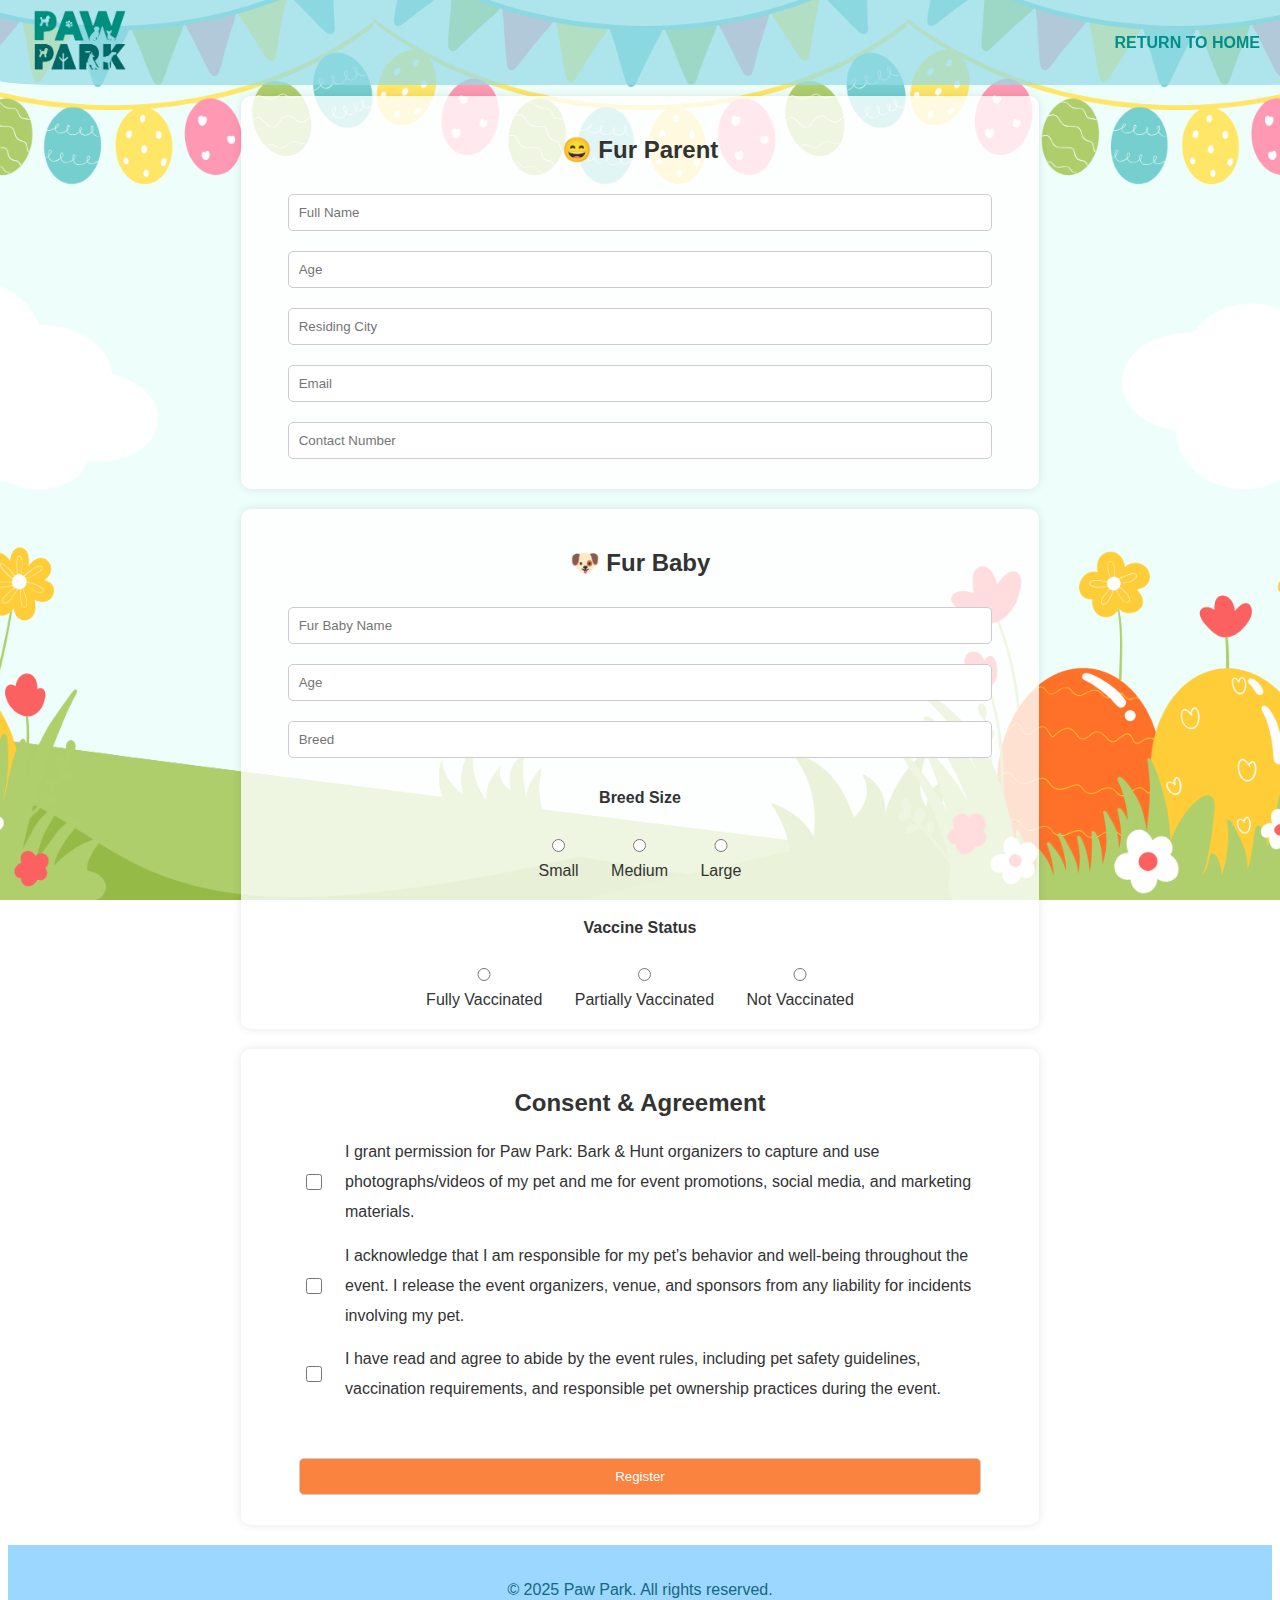
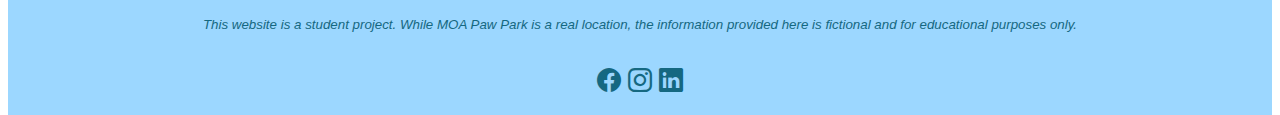
==== forms.html @ 76775290 "Fixed registration form" ====
<!DOCTYPE html>
<html lang="en">
<head>
    <meta charset="UTF-8">
    <meta name="viewport" content="width=device-width, initial-scale=1.0">
    <title>Paw Park | Registration</title>
    <link rel="icon" type="image/png" href="Visuals/Logo.png">
    <link rel="stylesheet" href="https://cdn.jsdelivr.net/npm/bootstrap-icons/font/bootstrap-icons.css">

    <style>
        html {
    scroll-behavior: smooth;
}

html, body {
    height: 100%;
}
/* HEADER */
header {
    display: flex;
    justify-content: space-between;
    align-items: center;
    padding: 10px 20px;
    background-color: #95dbe7b9;
    color: rgb(0, 0, 0);
    position: fixed; /* Makes navbar stick */
    width: 100%;
    top: 0;
    left: 0;
    z-index: 1000; /* Ensures it stays above other content */
    transition: background-color 0.3s ease-in-out; /* Smooth transition for color */
    border-bottom-left-radius: 5%;
        border-bottom-right-radius: 5%;
}

.logo-container img {
    width: 100px; /* Adjust size as needed */
    margin-left: 10px;
}

nav ul {
    list-style: none;
    display: flex;
    gap: 20px;
    margin-right: 40px;
}

nav a {
    color: rgb(0, 143, 136);
    text-decoration: none;
    font-weight: bold;
    position: relative;
    padding: 5px 0;
    transition: color 0.3s ease-in-out;
}

/* Hover Effect - Underline */
nav a::after {
    content: "";
    position: absolute;
    left: 0;
    bottom: -3px;
    width: 100%;
    height: 2px;
    background-color: rgb(0, 97, 92);
    transform: scaleX(0);
    transition: transform 0.3s ease-in-out;
}

nav a:hover {
    color: rgb(0, 97, 92);
}

nav a:hover::after {
    transform: scaleX(1);
}

/* Hide checkbox */
.nav-checkbox {
    display: none;
}

/* Burger Menu Icon */
.nav-burger {
    display: none;
    font-size: 30px;
    cursor: pointer;
}

/* Mobile View */
@media (max-width: 768px) {
    .nav-burger {
        display: block;
        font-size: 30px;
        cursor: pointer;
        user-select: none; /* Prevents text selection */
    }

    /* Hide default navigation */
    nav {
        position: absolute;
        top: 73px;
        left: 0;
        width: 100%;
        background: rgba(255, 255, 255, 0.76);
        text-align: right;
        height: 0;
        overflow: hidden;
        transition: height 0.4s ease-in-out;
        display: flex;
        flex-direction: column;
        align-items: right;
        padding-right: 3%;
        justify-content: center;
        border-bottom-left-radius: 5%;
        border-bottom-right-radius: 5%;
    }

    /* Center menu items */
    .nav-menu {
        display: flex;
        flex-direction: column;
        padding: 20px 0;
        margin: 0;
        opacity: 0;
        transition: opacity 0.3s ease-in-out;
    }

    .nav-menu a {
        display: block;
        padding: 15px 0;
        font-size: 1rem;
        color: black;
        width: 100%;
    }

    /* Toggle Menu - Fix Height */
    .nav-checkbox:checked + .nav-burger + nav {
        height: 150px; /* Increased height */
        border-bottom-left-radius: 5%;
        border-bottom-right-radius: 5%;
    }

    .nav-checkbox:checked + .nav-burger + nav .nav-menu {
        opacity: 1;
    }
}
        /* Global Styles */
body {
    font-family: Arial, sans-serif;
    background-image: url("Visuals/Easter-Background.png");
    background-size: cover;
    background-position: center;
    background-repeat: no-repeat;
    background-attachment: fixed; /* Keeps it static while scrolling */
    background-color: #f4f4f400;
    color: #333;
    text-align: center;
    display: flex;
    flex-direction: column;
}
        .form-container {
            margin-top: 7%;
            display: flex;
            flex-direction: column;
            align-items: center;
            gap: 20px;
        }
        .form-box {
            background: #ffffffc9;
            padding: 20px;
            border-radius: 10px;
            box-shadow: 0 0 10px rgba(0, 0, 0, 0.1);
            width: 60%;
            
            
        }
        input, button, select {
            width: 90%;
            padding: 10px;
            margin: 10px 0;
            border: 1px solid #ccc;
            border-radius: 5px;
        }
        button {
            background-color: #fa833f;
            color: white;
            cursor: pointer;
        }
        button:hover {
            background-color: #df7131;
        }

        .back-button {
            width: 62%; /* Adjust the width as needed */
            padding: 10px;
            font-size: 16px;
            border-radius: 5px;
            background-color: #ff9e65;
            color: white;
            border: none;
            cursor: pointer;
        }

        .ticket {
            display: none;
            margin-top: 20px;
            background: #fff;
            padding: 20px;
            border-radius: 10px;
            box-shadow: 0 0 10px rgba(0, 0, 0, 0.2);
            width: 60%;
            margin-left: auto;
            margin-right: auto;
        }
        .radio-group {
            display: flex;
            justify-content: center;
            gap: 15px;
        }
        .radio-group label {
            margin-right: 0;
        }
        .checkbox-group {
    display: flex;
    flex-direction: column;
    align-items: flex-start; /* Aligns checkboxes and text to the left */
    width: 90%; /* Ensures it takes full width */
    padding-left: 0;
    margin-left: 5%;
    line-height: 30px;
    

}

.checkbox-group label {
    display: flex;
    align-items: center;
    justify-content: flex-start; /* Forces left alignment */
    gap: 10px;
    width: auto; /* Ensures text does not get squeezed */
    text-align: left;
    margin-bottom: 2%;
    margin-left: 1%;
}

.checkbox-group input[type="checkbox"] {
    margin: 0;
    flex-shrink: 0; /* Prevents checkbox from resizing */
    width: 16px; /* Standard checkbox size */
    height: 16px;
    margin-right: 2%;
}






        .new-submission {
            margin-top: 10px;
            background-color: #ff4d4d;
        }
        .new-submission:hover {
            background-color: #cc0000;
        }
/* FOOTER */
footer {
    background-color: #7dcbffc2;
    color: rgb(21, 104, 129);
    padding: 20px;
    margin-top: 20px;
    text-align: center;
}

.social-icons a {
    color: rgb(21, 104, 129);
    font-size: 24px;
    text-decoration: none;
    transition: color 0.3s ease-in-out;
}

.social-icons a:hover {
    color: rgb(1, 61, 58);
}
    </style>
</head>
<body>
    <!-- HEADER - NAVIGATION BAR -->
    <header>
        <div class="logo-container">
            <a href="index.html" onclick="resetPage()">
                <img src="Visuals/Logo.png" alt="Paw Park Logo">
            </a>
        </div>

        <!-- Hamburger Menu Toggle -->
        <input type="checkbox" id="nav-toggle" class="nav-checkbox">
        <label for="nav-toggle" class="nav-burger">&#9776;</label>

        <nav aria-label="Main Navigation">
            <ul>
                <li><a href="index.html">RETURN TO HOME</a></li>
            </ul>
        </nav>
    </header>

    <form id="registrationForm">
        <div class="form-container">
            <div class="form-box">
                <h2>😄 Fur Parent</h2>
                <input type="text" id="parentName" placeholder="Full Name" required>
                <input type="number" id="parentAge" placeholder="Age" required>
                <input type="text" id="city" placeholder="Residing City" required>
                <input type="email" id="email" placeholder="Email" required>
                <input type="tel" id="contactNumber" placeholder="Contact Number" required>
            </div>
            <div class="form-box">
                <h2>🐶 Fur Baby</h2>
                <input type="text" id="dogName" placeholder="Fur Baby Name" required>
                <input type="number" id="dogAge" placeholder="Age" required>
                <input type="text" id="breed" placeholder="Breed" required>
                
                <h4>Breed Size</h4>
                <div class="radio-group">
                    <label><input type="radio" name="breedSize" value="Small" required> Small</label>
                    <label><input type="radio" name="breedSize" value="Medium"> Medium</label>
                    <label><input type="radio" name="breedSize" value="Large"> Large</label>
                </div><br>
                
                <h4>Vaccine Status</h4>
                <div class="radio-group">
                    <label><input type="radio" name="vaccine" value="Fully Vaccinated" required> Fully Vaccinated</label>
                    <label><input type="radio" name="vaccine" value="Partially Vaccinated"> Partially Vaccinated</label>
                    <label><input type="radio" name="vaccine" value="Not Vaccinated"> Not Vaccinated</label>
                </div>
            </div>
            <div class="form-box">
                <h2>Consent & Agreement</h2>
                <div class="checkbox-group">
                    <label><input type="checkbox" id="consent1" required> I grant permission for Paw Park: Bark & Hunt organizers to capture and use photographs/videos of my pet and me for event promotions, social media, and marketing materials.</label>
                    <label><input type="checkbox" id="consent2" required> I acknowledge that I am responsible for my pet’s behavior and well-being throughout the event. I release the event organizers, venue, and sponsors from any liability for incidents involving my pet.</label>
                    <label><input type="checkbox" id="consent3" required> I have read and agree to abide by the event rules, including pet safety guidelines, vaccination requirements, and responsible pet ownership practices during the event.</label><br>
                </div>
                <button type="submit">Register</button>
            </div>
        </div>
    </form>
    
    <div class="ticket" id="eventTicket">
        <h2>🎟️ Event Ticket</h2>
        <img src="Visuals/Ticket.png" alt="Event Ticket" width="1000">
        <p><strong>Fur Parent:</strong> <span id="ticketParent"></span></p>
        <p><strong>Fur Baby:</strong> <span id="ticketDog"></span></p>
        <p><strong>Email:</strong> <span id="ticketEmail"></span></p><br>
        <p>📅 <strong>Sunday, April 20, 2025</strong></p>
        <p>📍 <strong>SM Mall of Asia, Level 4 – MOA Sky</strong></p>
        <p>🐾 See you there! 🐶</p>
        <button class="new-submission" onclick="resetForm()">New Submission</button>
    </div>
    
    <script>
        document.getElementById('registrationForm').addEventListener('submit', function(event) {
            event.preventDefault();
            
            let parentName = document.getElementById('parentName').value;
            let email = document.getElementById('email').value; 
            let dogName = document.getElementById('dogName').value;
            
            document.getElementById('ticketParent').textContent = parentName;
            document.getElementById('ticketEmail').textContent = email;
            document.getElementById('ticketDog').textContent = dogName;
            
            document.getElementById('eventTicket').style.display = 'block';
        });

        function resetForm() {
            document.getElementById('registrationForm').reset();
            document.getElementById('eventTicket').style.display = 'none';
        }
    </script>

<footer class="text-center bg-light py-4">
    <p>&copy; 2025 Paw Park. All rights reserved.</p>

    <p>
        <small>
            <i>This website is a student project. While MOA Paw Park is a real location, the information provided here is fictional and for educational purposes only.</i>
        </small>
    </p>

    <br>
    <div class="social-icons">
        <a href="https://www.facebook.com/tyrece.tan/" target="_blank" class="me-3">
            <i class="bi bi-facebook"></i>
        </a>
        <a href="https://www.instagram.com/whaynetyrece/" target="_blank" class="me-3">
            <i class="bi bi-instagram"></i>
        </a>
        <a href="https://www.linkedin.com/in/whayne-tyrece-tan-3253a9266/" target="_blank">
            <i class="bi bi-linkedin"></i>
        </a>
    </div>
</footer>
</body>
</html>
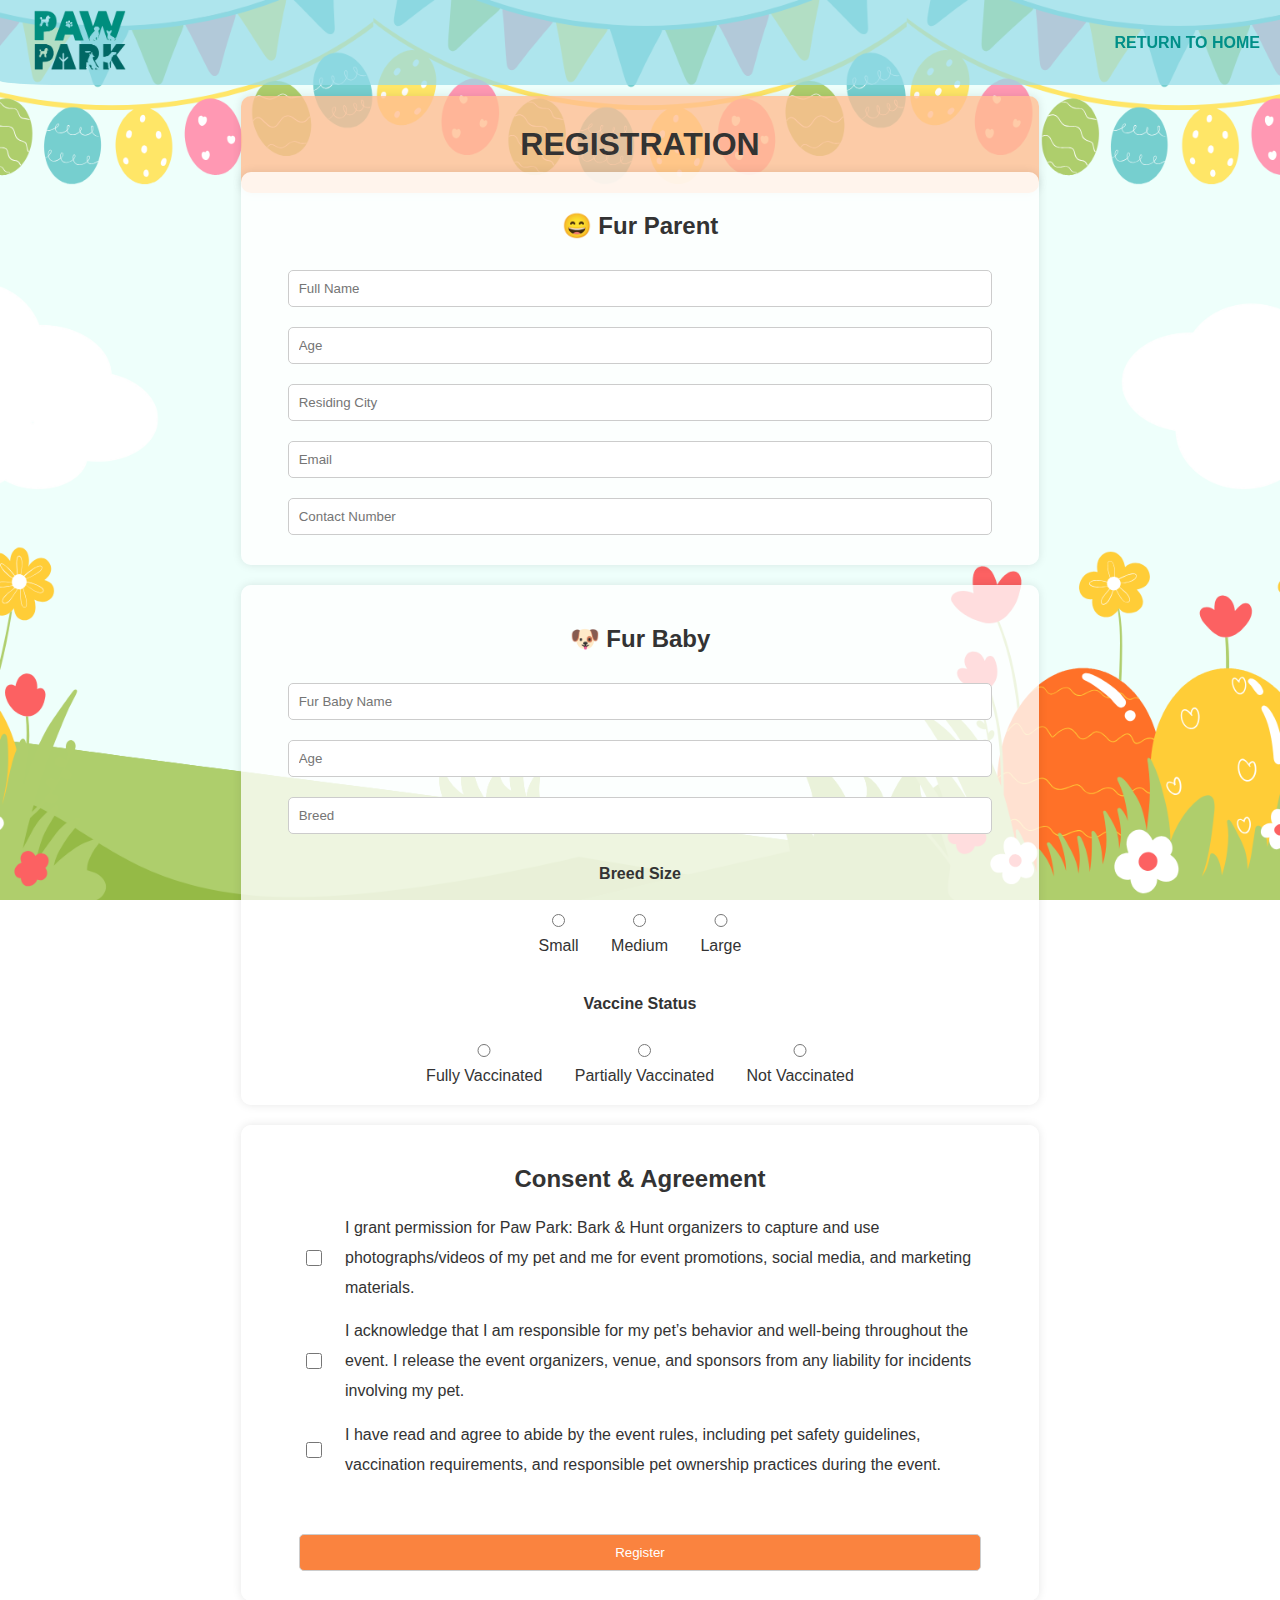
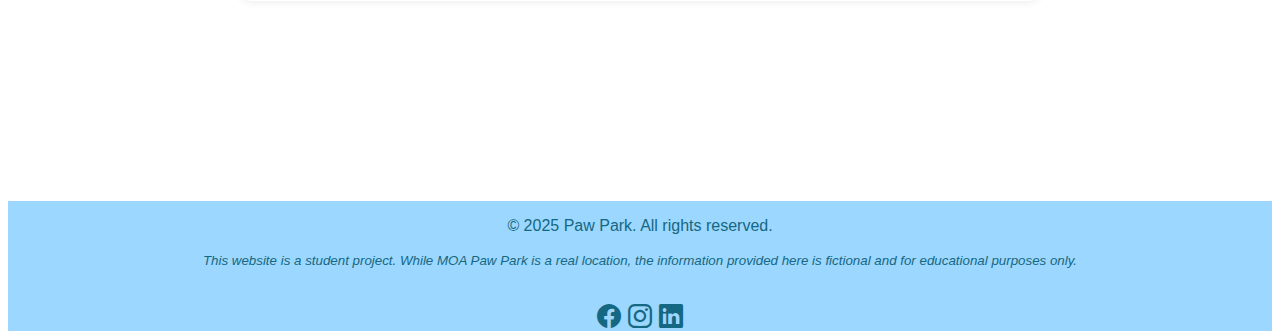
==== commit 75293612: "Done" ====
--- a/forms.html
+++ b/forms.html
@@ -9,158 +9,127 @@
 
     <style>
         html {
-    scroll-behavior: smooth;
-}
-
-html, body {
-    height: 100%;
-}
-/* HEADER */
-header {
-    display: flex;
-    justify-content: space-between;
-    align-items: center;
-    padding: 10px 20px;
-    background-color: #95dbe7b9;
-    color: rgb(0, 0, 0);
-    position: fixed; /* Makes navbar stick */
-    width: 100%;
-    top: 0;
-    left: 0;
-    z-index: 1000; /* Ensures it stays above other content */
-    transition: background-color 0.3s ease-in-out; /* Smooth transition for color */
-    border-bottom-left-radius: 5%;
-        border-bottom-right-radius: 5%;
-}
-
-.logo-container img {
-    width: 100px; /* Adjust size as needed */
-    margin-left: 10px;
-}
-
-nav ul {
-    list-style: none;
-    display: flex;
-    gap: 20px;
-    margin-right: 40px;
-}
-
-nav a {
-    color: rgb(0, 143, 136);
-    text-decoration: none;
-    font-weight: bold;
-    position: relative;
-    padding: 5px 0;
-    transition: color 0.3s ease-in-out;
-}
-
-/* Hover Effect - Underline */
-nav a::after {
-    content: "";
-    position: absolute;
-    left: 0;
-    bottom: -3px;
-    width: 100%;
-    height: 2px;
-    background-color: rgb(0, 97, 92);
-    transform: scaleX(0);
-    transition: transform 0.3s ease-in-out;
-}
-
-nav a:hover {
-    color: rgb(0, 97, 92);
-}
-
-nav a:hover::after {
-    transform: scaleX(1);
-}
-
-/* Hide checkbox */
-.nav-checkbox {
-    display: none;
-}
-
-/* Burger Menu Icon */
-.nav-burger {
-    display: none;
-    font-size: 30px;
-    cursor: pointer;
-}
-
-/* Mobile View */
-@media (max-width: 768px) {
-    .nav-burger {
-        display: block;
-        font-size: 30px;
-        cursor: pointer;
-        user-select: none; /* Prevents text selection */
-    }
-
-    /* Hide default navigation */
-    nav {
-        position: absolute;
-        top: 73px;
-        left: 0;
-        width: 100%;
-        background: rgba(255, 255, 255, 0.76);
-        text-align: right;
-        height: 0;
-        overflow: hidden;
-        transition: height 0.4s ease-in-out;
-        display: flex;
-        flex-direction: column;
-        align-items: right;
-        padding-right: 3%;
-        justify-content: center;
-        border-bottom-left-radius: 5%;
-        border-bottom-right-radius: 5%;
-    }
-
-    /* Center menu items */
-    .nav-menu {
-        display: flex;
-        flex-direction: column;
-        padding: 20px 0;
-        margin: 0;
-        opacity: 0;
-        transition: opacity 0.3s ease-in-out;
-    }
-
-    .nav-menu a {
-        display: block;
-        padding: 15px 0;
-        font-size: 1rem;
-        color: black;
-        width: 100%;
-    }
-
-    /* Toggle Menu - Fix Height */
-    .nav-checkbox:checked + .nav-burger + nav {
-        height: 150px; /* Increased height */
-        border-bottom-left-radius: 5%;
-        border-bottom-right-radius: 5%;
-    }
-
-    .nav-checkbox:checked + .nav-burger + nav .nav-menu {
-        opacity: 1;
-    }
-}
+            scroll-behavior: smooth;
+        }
+
+        html, body {
+            height: 100%;
+        }
+
+        /* Registration Title */
+        .registration-title {
+            margin-top: 7%; 
+            margin-bottom: 3%; 
+            text-align: center;
+            display: flex;
+            flex-direction: column;
+            align-items: center;
+            gap: 20px;
+            padding-bottom: 0;
+        }
+
+        .registration-title .form-box {
+            background: #ffbd91c9;
+            padding: 20px;
+            border-radius: 10px;
+            box-shadow: 0 0 10px rgba(0, 0, 0, 0.1);
+            width: 60%;
+            margin-bottom: -10%;
+        }
+
+        .registration-title .form-box h1 {
+            margin: 0; 
+            padding: 10px 0;
+        }
+
+        /* Header */
+        header {
+            display: flex;
+            justify-content: space-between;
+            align-items: center;
+            padding: 10px 20px;
+            background-color: #95dbe7b9;
+            color: rgb(0, 0, 0);
+            position: fixed; 
+            width: 100%;
+            top: 0;
+            left: 0;
+            z-index: 1000; 
+            transition: background-color 0.3s ease-in-out;
+            border-bottom-left-radius: 5%;
+                border-bottom-right-radius: 5%;
+        }
+
+        .logo-container img {
+            width: 100px; 
+            margin-left: 10px;
+        }
+
+        nav ul {
+            list-style: none;
+            display: flex;
+            gap: 20px;
+            margin-right: 40px;
+        }
+
+        nav a {
+            color: rgb(0, 143, 136);
+            text-decoration: none;
+            font-weight: bold;
+            position: relative;
+            padding: 5px 0;
+            transition: color 0.3s ease-in-out;
+        }
+
+        nav a::after {
+            content: "";
+            position: absolute;
+            left: 0;
+            bottom: -3px;
+            width: 100%;
+            height: 2px;
+            background-color: rgb(0, 97, 92);
+            transform: scaleX(0);
+            transition: transform 0.3s ease-in-out;
+        }
+
+        nav a:hover {
+            color: rgb(0, 97, 92);
+        }
+
+        nav a:hover::after {
+            transform: scaleX(1);
+        }
+
+        .nav-checkbox {
+            display: none;
+        }
+
+        .nav-burger {
+            display: none;
+            font-size: 30px;
+            cursor: pointer;
+        }
+
+
         /* Global Styles */
-body {
-    font-family: Arial, sans-serif;
-    background-image: url("Visuals/Easter-Background.png");
-    background-size: cover;
-    background-position: center;
-    background-repeat: no-repeat;
-    background-attachment: fixed; /* Keeps it static while scrolling */
-    background-color: #f4f4f400;
-    color: #333;
-    text-align: center;
-    display: flex;
-    flex-direction: column;
-}
+        body {
+            font-family: Arial, sans-serif;
+            background-image: url("Visuals/Easter-Background.png");
+            background-size: cover;
+            background-position: center;
+            background-repeat: no-repeat;
+            background-attachment: fixed; 
+            background-color: #f4f4f400;
+            color: #333;
+            text-align: center;
+            display: flex;
+            flex-direction: column;
+        }   
+
         .form-container {
-            margin-top: 7%;
+            margin-top: 0; 
+            padding-top: 3%;
             display: flex;
             flex-direction: column;
             align-items: center;
@@ -171,10 +140,10 @@
             padding: 20px;
             border-radius: 10px;
             box-shadow: 0 0 10px rgba(0, 0, 0, 0.1);
-            width: 60%;
-            
-            
-        }
+            width: 60%;   
+        }
+
+        /* Inputs and Buttons */
         input, button, select {
             width: 90%;
             padding: 10px;
@@ -182,17 +151,19 @@
             border: 1px solid #ccc;
             border-radius: 5px;
         }
+
         button {
             background-color: #fa833f;
             color: white;
             cursor: pointer;
         }
+
         button:hover {
             background-color: #df7131;
         }
 
         .back-button {
-            width: 62%; /* Adjust the width as needed */
+            width: 62%; 
             padding: 10px;
             font-size: 16px;
             border-radius: 5px;
@@ -202,6 +173,44 @@
             cursor: pointer;
         }
 
+        .radio-group {
+            display: flex;
+            justify-content: center;
+            gap: 15px;
+        }
+        .radio-group label {
+            margin-right: 0;
+        }
+        .checkbox-group {
+            display: flex;
+            flex-direction: column;
+            align-items: flex-start; 
+            width: 90%; 
+            padding-left: 0;
+            margin-left: 5%;
+            line-height: 30px;
+        }   
+
+        .checkbox-group label {
+            display: flex;
+            align-items: center;
+            justify-content: flex-start; 
+            gap: 10px;
+            width: auto;
+            text-align: left;
+            margin-bottom: 2%;
+            margin-left: 1%;
+        }
+
+        .checkbox-group input[type="checkbox"] {
+            margin: 0;
+            flex-shrink: 0;
+            width: 16px; 
+            height: 16px;
+            margin-right: 2%;
+        }        
+
+        /* Event Ticket */
         .ticket {
             display: none;
             margin-top: 20px;
@@ -213,50 +222,16 @@
             margin-left: auto;
             margin-right: auto;
         }
-        .radio-group {
-            display: flex;
-            justify-content: center;
-            gap: 15px;
-        }
-        .radio-group label {
-            margin-right: 0;
-        }
-        .checkbox-group {
-    display: flex;
-    flex-direction: column;
-    align-items: flex-start; /* Aligns checkboxes and text to the left */
-    width: 90%; /* Ensures it takes full width */
-    padding-left: 0;
-    margin-left: 5%;
-    line-height: 30px;
-    
-
-}
-
-.checkbox-group label {
-    display: flex;
-    align-items: center;
-    justify-content: flex-start; /* Forces left alignment */
-    gap: 10px;
-    width: auto; /* Ensures text does not get squeezed */
-    text-align: left;
-    margin-bottom: 2%;
-    margin-left: 1%;
-}
-
-.checkbox-group input[type="checkbox"] {
-    margin: 0;
-    flex-shrink: 0; /* Prevents checkbox from resizing */
-    width: 16px; /* Standard checkbox size */
-    height: 16px;
-    margin-right: 2%;
-}
-
-
-
-
-
-
+
+        .ticket img {
+            max-width: 50%;  
+            height: auto;     
+            width: 80%;      
+            display: block;  
+            margin: 0 auto;  
+        }
+
+        /* New Submission Button */
         .new-submission {
             margin-top: 10px;
             background-color: #ff4d4d;
@@ -264,29 +239,135 @@
         .new-submission:hover {
             background-color: #cc0000;
         }
-/* FOOTER */
-footer {
-    background-color: #7dcbffc2;
-    color: rgb(21, 104, 129);
-    padding: 20px;
-    margin-top: 20px;
-    text-align: center;
-}
-
-.social-icons a {
-    color: rgb(21, 104, 129);
-    font-size: 24px;
-    text-decoration: none;
-    transition: color 0.3s ease-in-out;
-}
-
-.social-icons a:hover {
-    color: rgb(1, 61, 58);
-}
+
+        /* Footer */
+        footer {
+            background-color: #7dcbffc2;
+            color: rgb(21, 104, 129);
+            padding: 0px;
+            margin-top: 200px;
+            text-align: center;
+        }
+
+        .social-icons a {
+            color: rgb(21, 104, 129);
+            font-size: 24px;
+            text-decoration: none;
+            transition: color 0.3s ease-in-out;
+        }
+
+        .social-icons a:hover {
+            color: rgb(1, 61, 58);
+        }
+
+        @media (max-width: 768px) {
+            .nav-burger {
+                display: block;
+                font-size: 30px;
+                cursor: pointer;
+                user-select: none; 
+            }
+
+            nav {
+                position: absolute;
+                top: 73px;
+                left: 0;
+                width: 100%;
+                background: rgba(255, 255, 255, 0.76);
+                text-align: right;
+                height: 0;
+                overflow: hidden;
+                transition: height 0.4s ease-in-out;
+                display: flex;
+                flex-direction: column;
+                align-items: flex-end;
+                padding-right: 3%;
+                justify-content: center;
+                border-bottom-left-radius: 5%;
+                border-bottom-right-radius: 5%;
+            }
+
+            .nav-menu {
+                display: flex;
+                flex-direction: column;
+                padding: 20px 0;
+                margin: 0;
+                opacity: 0;
+                transition: opacity 0.3s ease-in-out;
+            }
+
+            .nav-menu a {
+                display: block;
+                padding: 15px 0;
+                font-size: 1rem;
+                color: black;
+                width: 100%;
+            }
+
+            .nav-checkbox:checked + .nav-burger + nav {
+                height: 150px; 
+                border-bottom-left-radius: 5%;
+                border-bottom-right-radius: 5%;
+                
+            }
+
+            .nav-checkbox:checked + .nav-burger + nav .nav-menu {
+                opacity: 1;
+            }
+
+            .registration-title .form-box {
+                background: #ffcd8bc9;
+                padding: 20px;
+                border-radius: 10px;
+                box-shadow: 0 0 10px rgba(0, 0, 0, 0.1);
+                width: 60%;
+            }
+
+            .registration-title {
+                margin-top: 15vh;   
+            }
+
+            .form-container {
+                margin-top: 4vh;
+            }
+
+            .registration-title .form-box {
+                width: 80%;
+                margin-bottom: 0vh;
+            }
+
+            .ticket img {
+                max-width: 30%;  
+                height: auto;     
+                width: 80%;      
+                display: block;  
+                margin: 0 auto;  
+            }
+        }
+
+        @media (max-width: 480px) {
+            .ticket img {
+                max-width: 30%;  
+                height: auto;     
+                width: 80%;      
+                display: block;  
+                margin: 0 auto;  
+            }
+
+            .registration-title .form-box {
+                background: #ffffffc9;
+                padding: 20px;
+                border-radius: 10px;
+                box-shadow: 0 0 10px rgba(0, 0, 0, 0.1);
+                width: 60%;
+                margin-bottom: 10%;
+            }
+        }
     </style>
 </head>
+
 <body>
-    <!-- HEADER - NAVIGATION BAR -->
+    <!-- Navigation Bar -->
     <header>
         <div class="logo-container">
             <a href="index.html" onclick="resetPage()">
@@ -294,7 +375,6 @@
             </a>
         </div>
 
-        <!-- Hamburger Menu Toggle -->
         <input type="checkbox" id="nav-toggle" class="nav-checkbox">
         <label for="nav-toggle" class="nav-burger">&#9776;</label>
 
@@ -305,8 +385,17 @@
         </nav>
     </header>
 
+    <!-- Registration Title -->
+    <section class="registration-title">
+        <div class="form-box">
+            <h1>REGISTRATION</h1>
+        </div>
+    </section>
+    
+    <!-- Registration Forms -->
     <form id="registrationForm">
         <div class="form-container">
+            <!-- Fur Parent -->
             <div class="form-box">
                 <h2>😄 Fur Parent</h2>
                 <input type="text" id="parentName" placeholder="Full Name" required>
@@ -315,12 +404,14 @@
                 <input type="email" id="email" placeholder="Email" required>
                 <input type="tel" id="contactNumber" placeholder="Contact Number" required>
             </div>
+
+            <!-- Fur Baby -->
             <div class="form-box">
                 <h2>🐶 Fur Baby</h2>
                 <input type="text" id="dogName" placeholder="Fur Baby Name" required>
                 <input type="number" id="dogAge" placeholder="Age" required>
                 <input type="text" id="breed" placeholder="Breed" required>
-                
+            
                 <h4>Breed Size</h4>
                 <div class="radio-group">
                     <label><input type="radio" name="breedSize" value="Small" required> Small</label>
@@ -335,6 +426,8 @@
                     <label><input type="radio" name="vaccine" value="Not Vaccinated"> Not Vaccinated</label>
                 </div>
             </div>
+
+            <!-- Consent Form -->
             <div class="form-box">
                 <h2>Consent & Agreement</h2>
                 <div class="checkbox-group">
@@ -347,6 +440,7 @@
         </div>
     </form>
     
+    <!-- Event Ticket -->
     <div class="ticket" id="eventTicket">
         <h2>🎟️ Event Ticket</h2>
         <img src="Visuals/Ticket.png" alt="Event Ticket" width="1000">
@@ -362,16 +456,21 @@
     <script>
         document.getElementById('registrationForm').addEventListener('submit', function(event) {
             event.preventDefault();
-            
+
             let parentName = document.getElementById('parentName').value;
             let email = document.getElementById('email').value; 
             let dogName = document.getElementById('dogName').value;
-            
+
             document.getElementById('ticketParent').textContent = parentName;
             document.getElementById('ticketEmail').textContent = email;
             document.getElementById('ticketDog').textContent = dogName;
-            
-            document.getElementById('eventTicket').style.display = 'block';
+
+            let eventTicket = document.getElementById('eventTicket');
+            eventTicket.style.display = 'block';
+
+            setTimeout(() => {
+                eventTicket.scrollIntoView({ behavior: "smooth", block: "center" });
+            }, 100);
         });
 
         function resetForm() {
@@ -380,27 +479,24 @@
         }
     </script>
 
-<footer class="text-center bg-light py-4">
-    <p>&copy; 2025 Paw Park. All rights reserved.</p>
-
-    <p>
-        <small>
-            <i>This website is a student project. While MOA Paw Park is a real location, the information provided here is fictional and for educational purposes only.</i>
-        </small>
-    </p>
-
-    <br>
-    <div class="social-icons">
-        <a href="https://www.facebook.com/tyrece.tan/" target="_blank" class="me-3">
-            <i class="bi bi-facebook"></i>
-        </a>
-        <a href="https://www.instagram.com/whaynetyrece/" target="_blank" class="me-3">
-            <i class="bi bi-instagram"></i>
-        </a>
-        <a href="https://www.linkedin.com/in/whayne-tyrece-tan-3253a9266/" target="_blank">
-            <i class="bi bi-linkedin"></i>
-        </a>
-    </div>
-</footer>
+    <footer class="text-center bg-light py-4">
+        <p>&copy; 2025 Paw Park. All rights reserved.</p>
+        <p>
+            <small>
+                <i>This website is a student project. While MOA Paw Park is a real location, the information provided here is fictional and for educational purposes only.</i>
+            </small>
+        </p><br>
+        <div class="social-icons">
+            <a href="https://www.facebook.com/tyrece.tan/" target="_blank" class="me-3">
+                <i class="bi bi-facebook"></i>
+            </a>
+            <a href="https://www.instagram.com/whaynetyrece/" target="_blank" class="me-3">
+                <i class="bi bi-instagram"></i>
+            </a>
+            <a href="https://www.linkedin.com/in/whayne-tyrece-tan-3253a9266/" target="_blank">
+                <i class="bi bi-linkedin"></i>
+            </a>
+        </div>
+    </footer>
 </body>
 </html>
